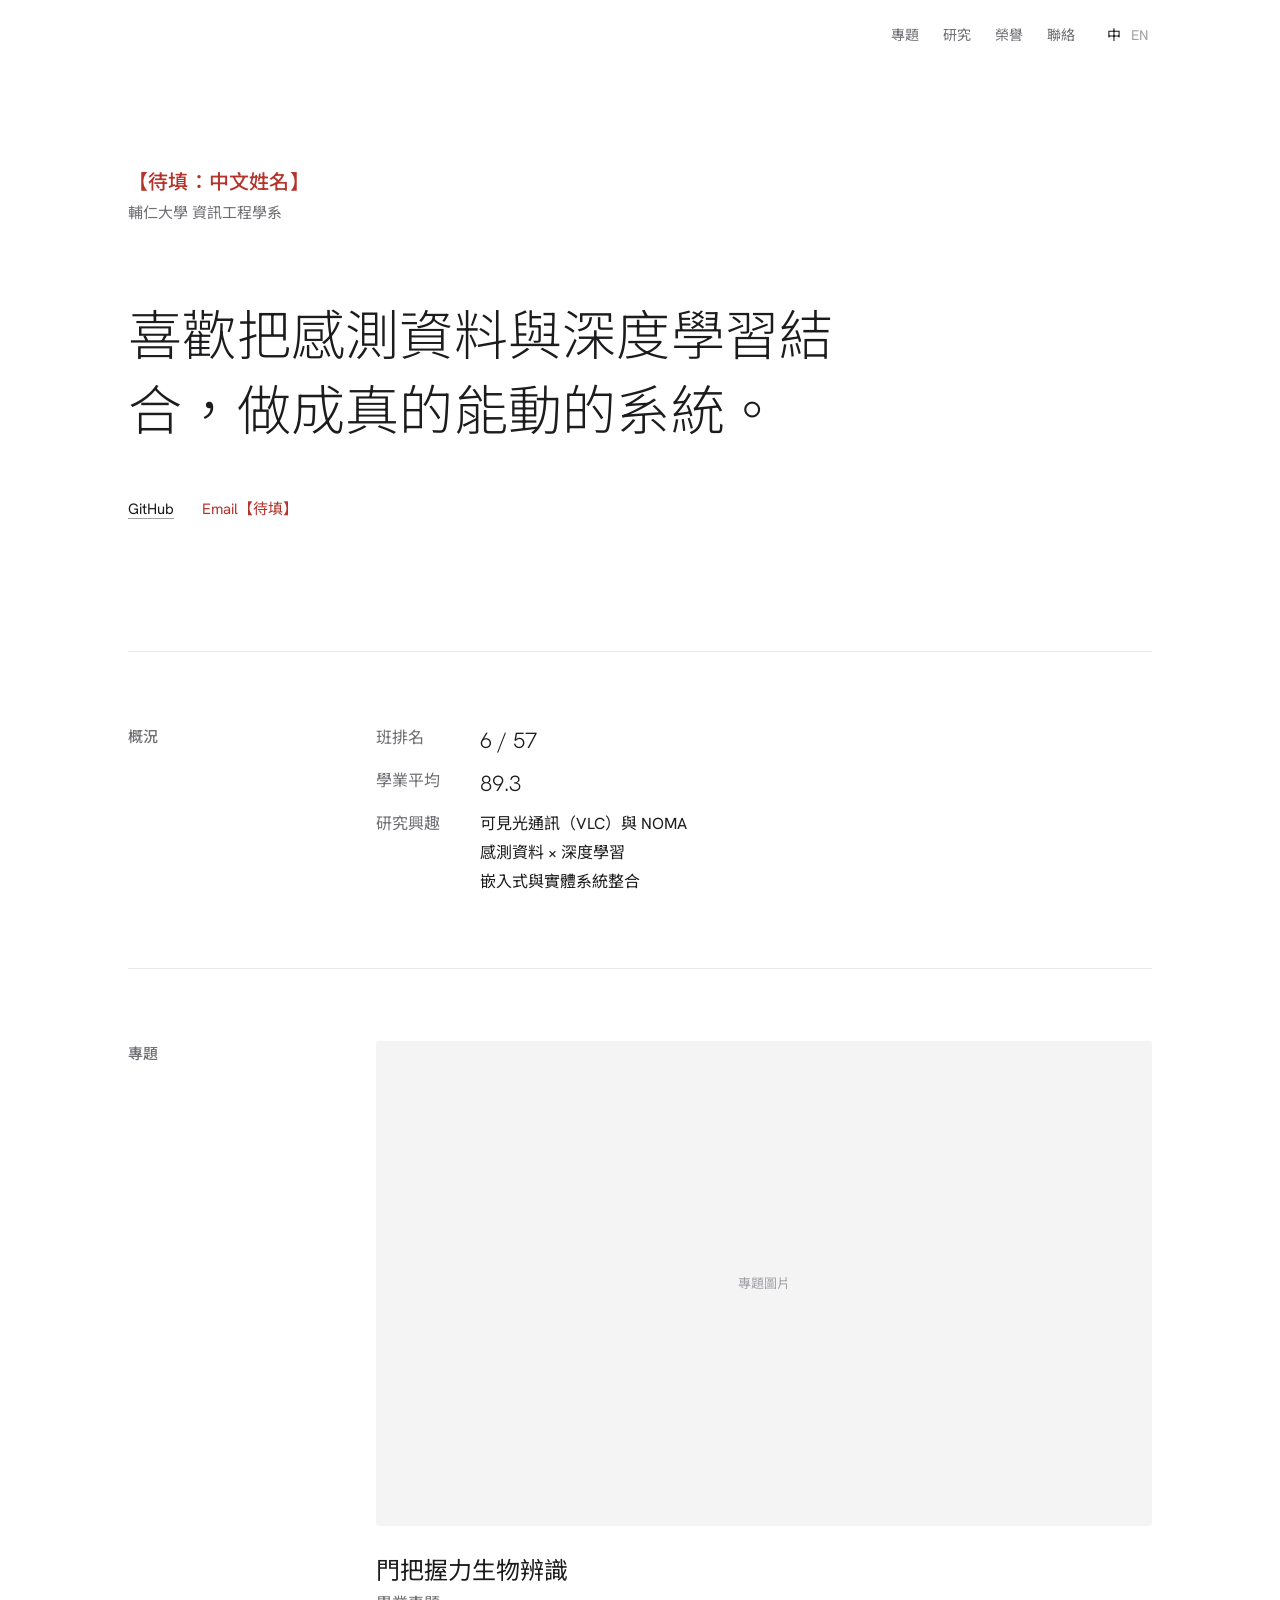
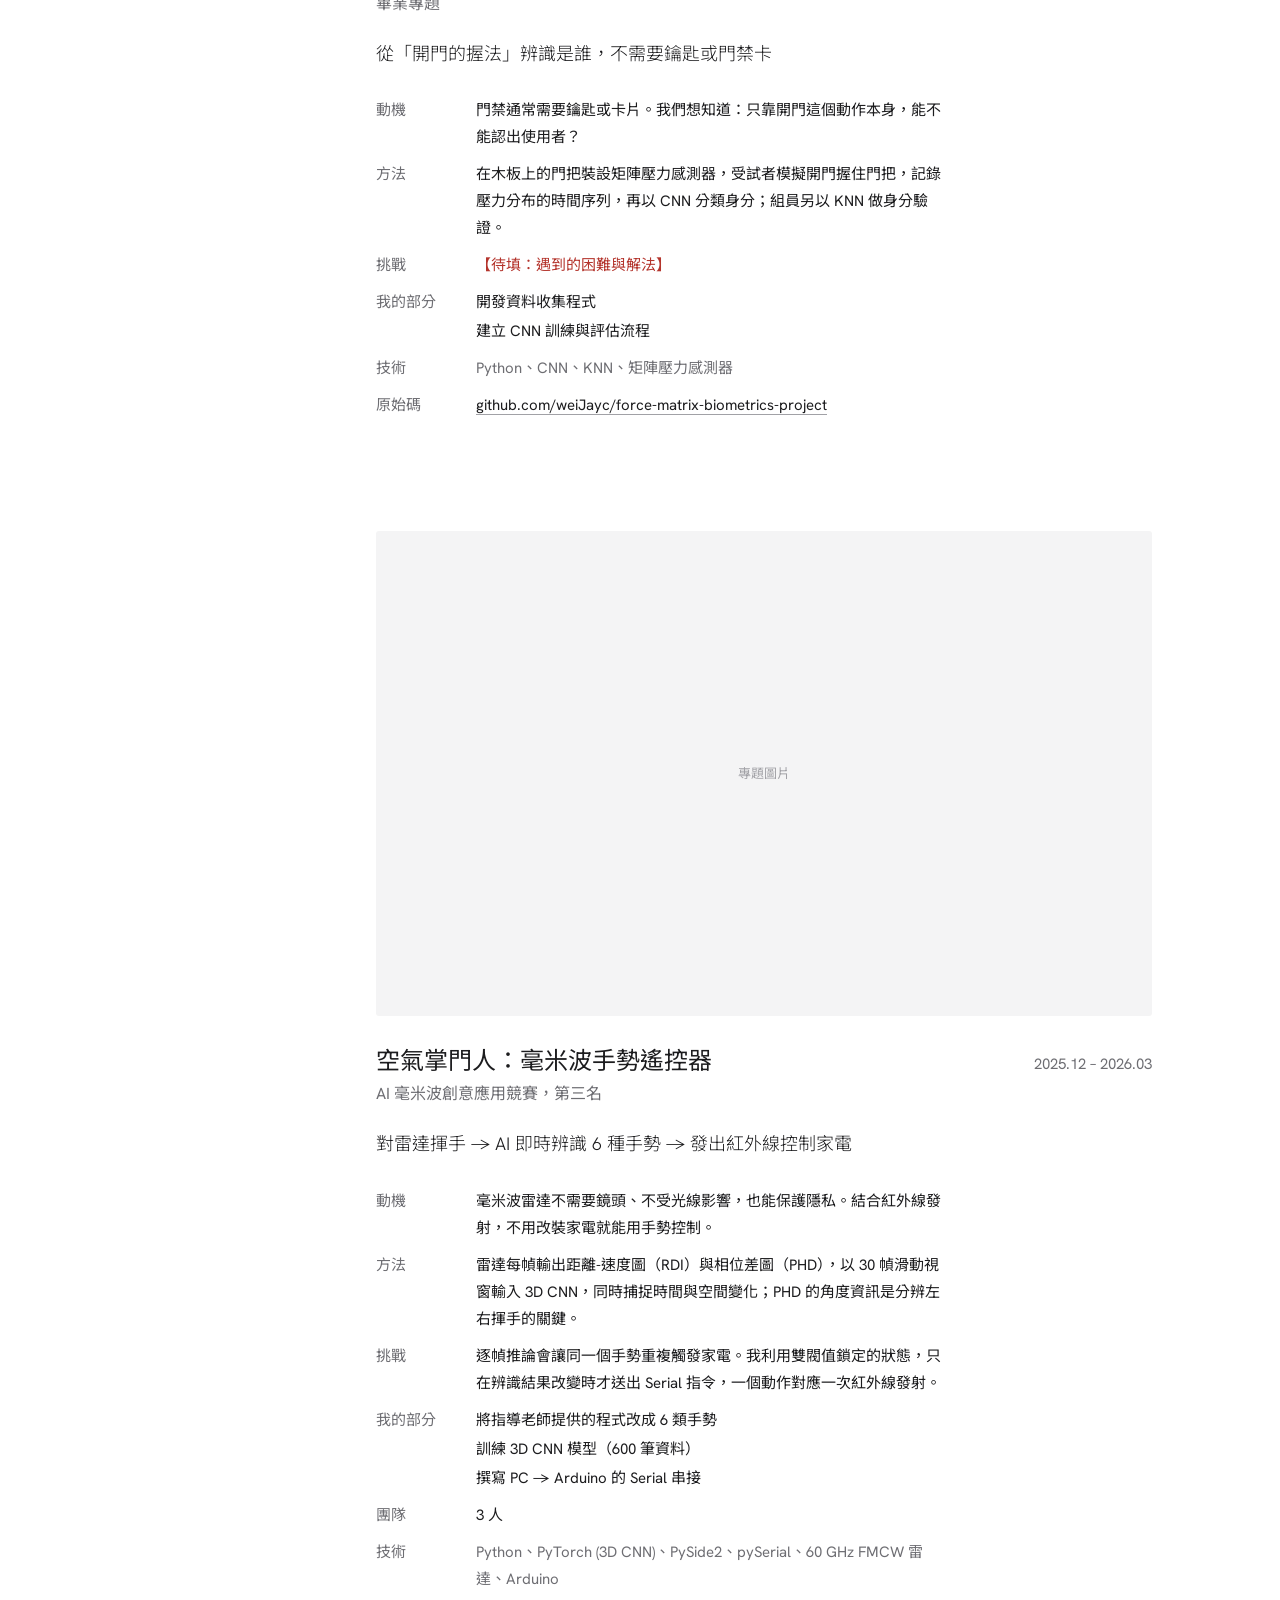
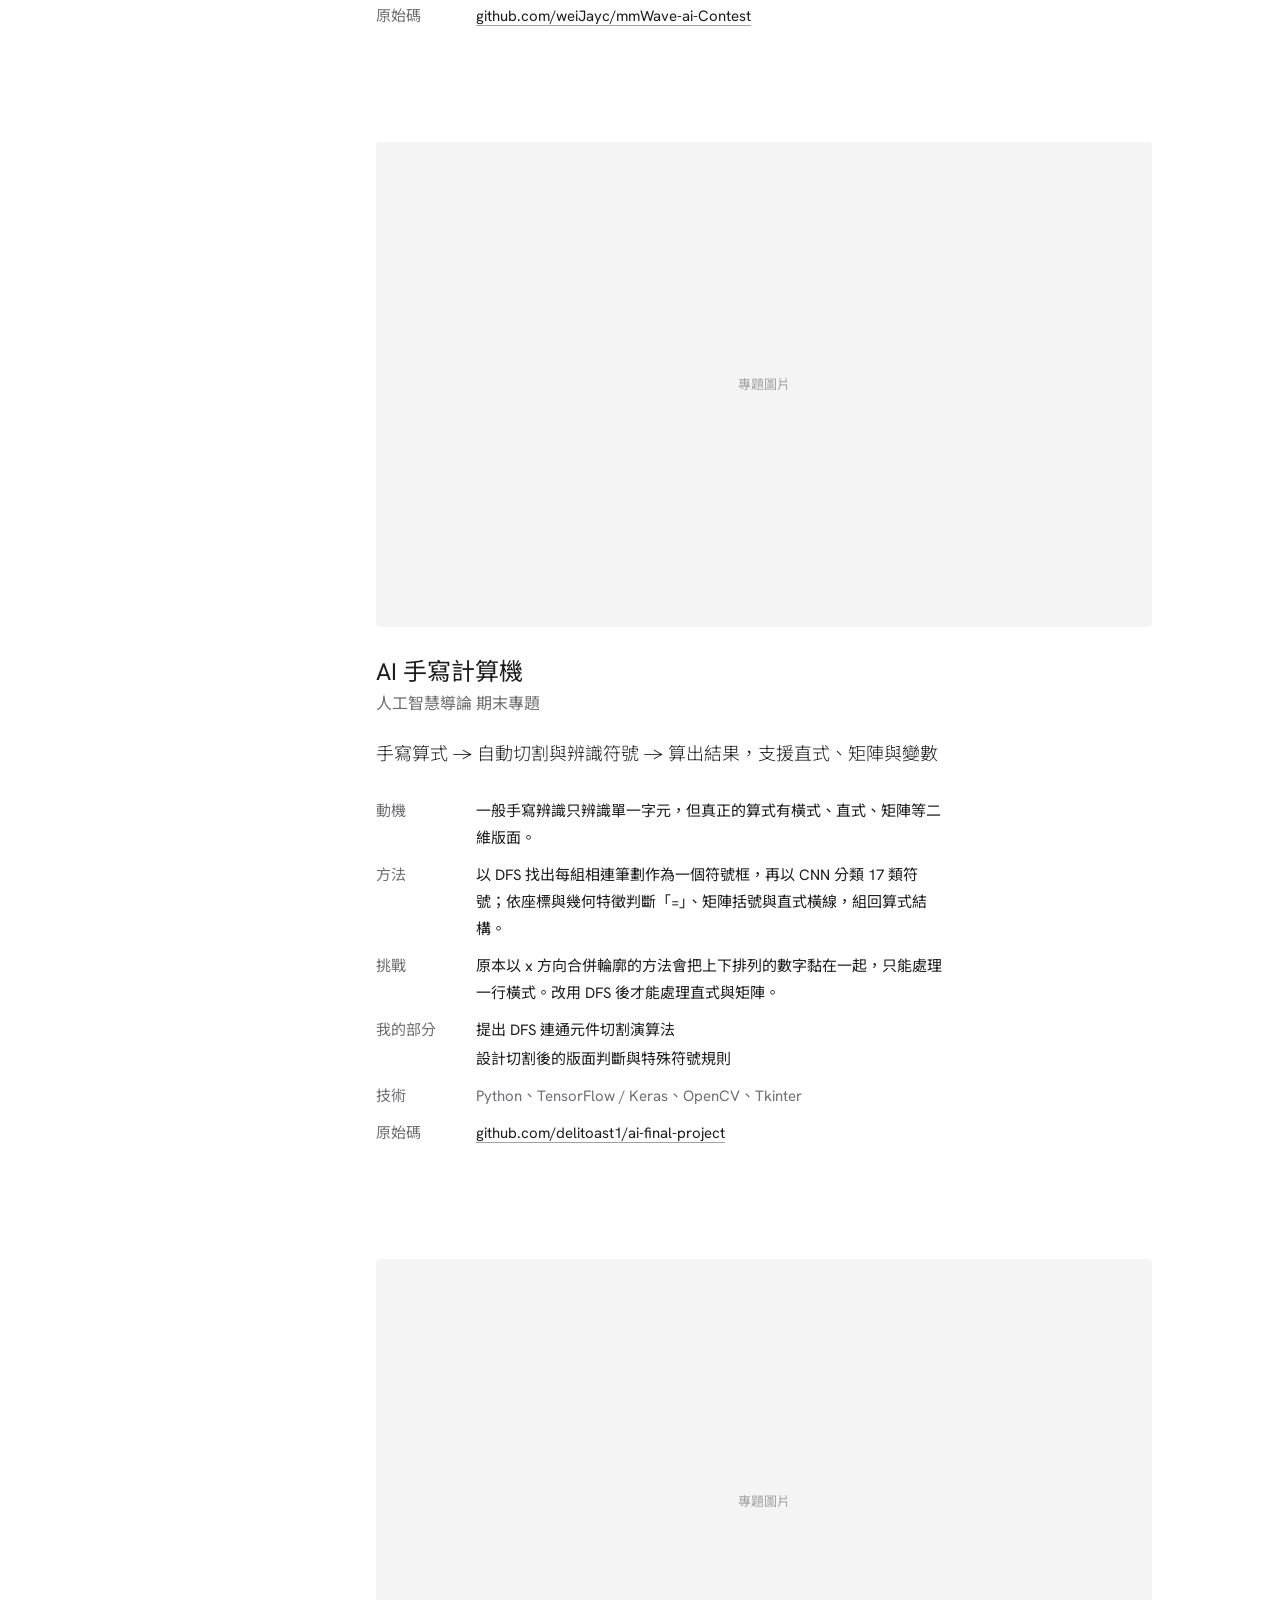
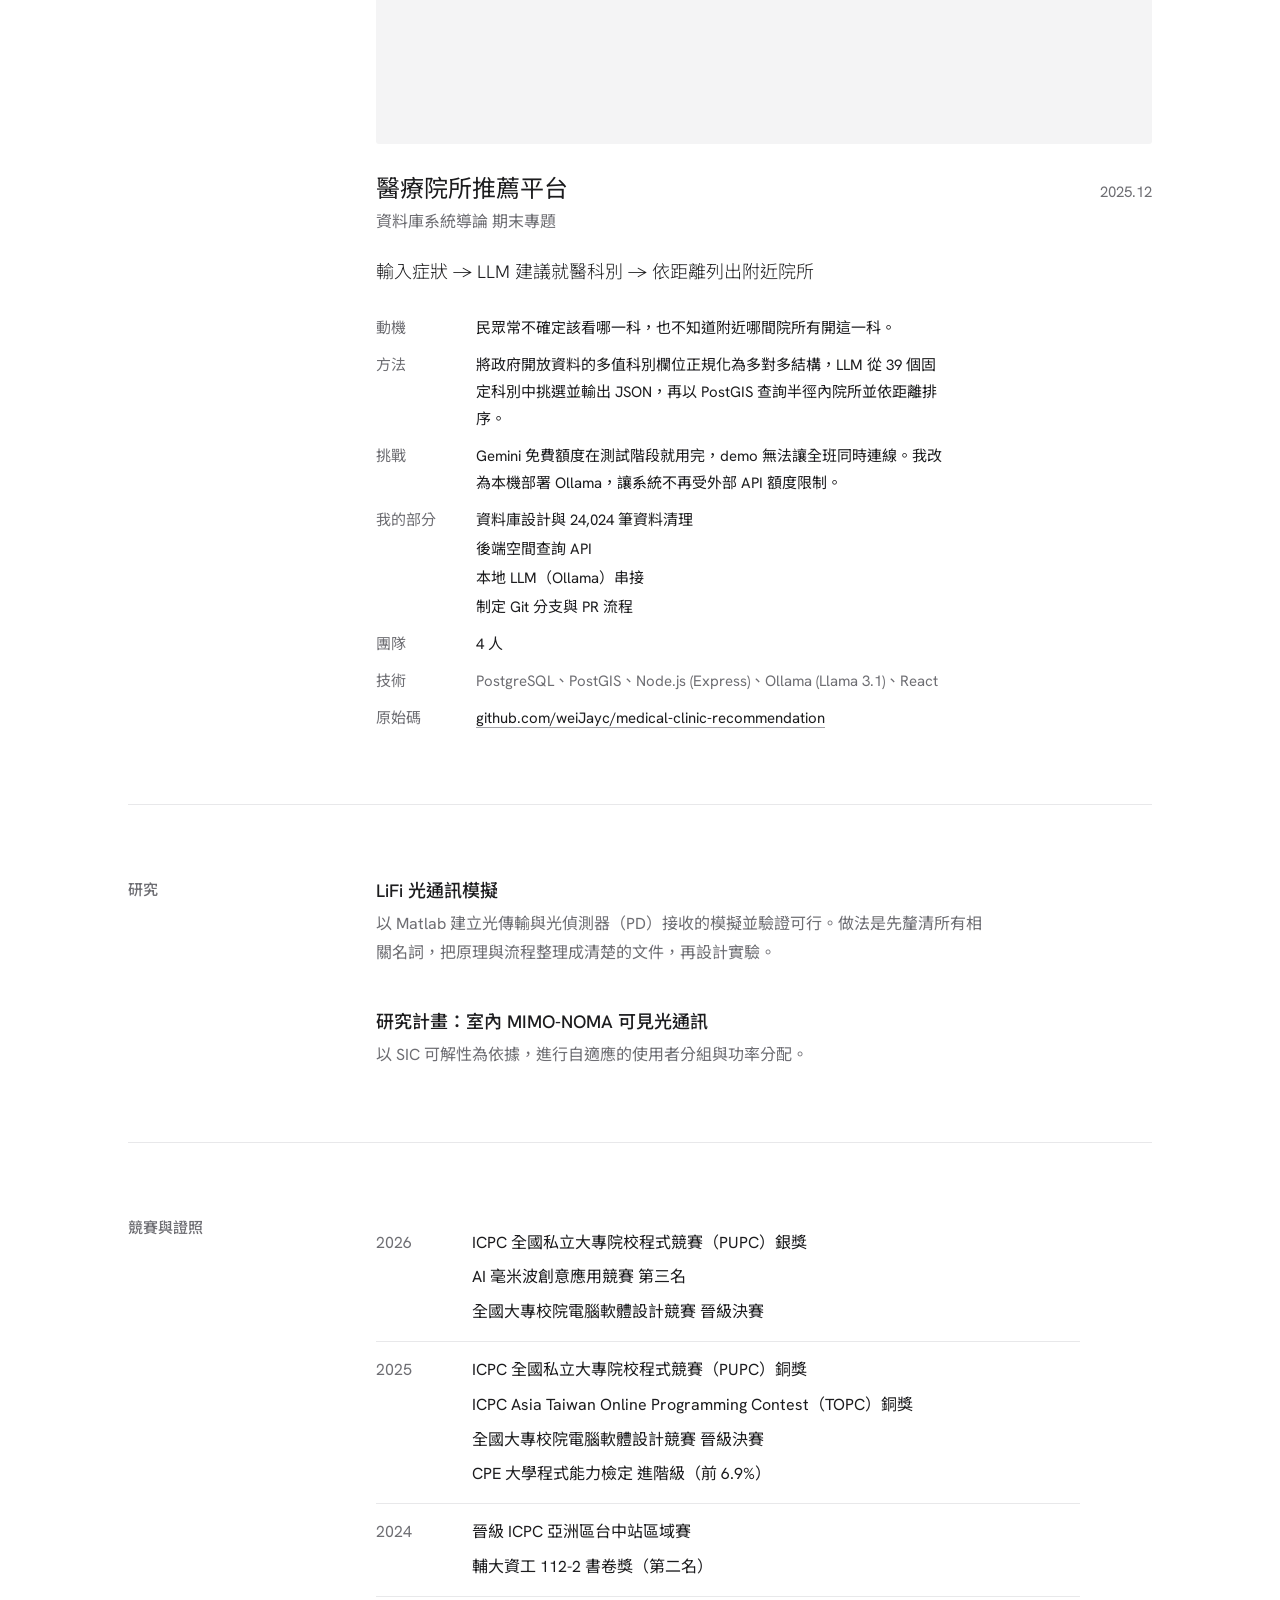
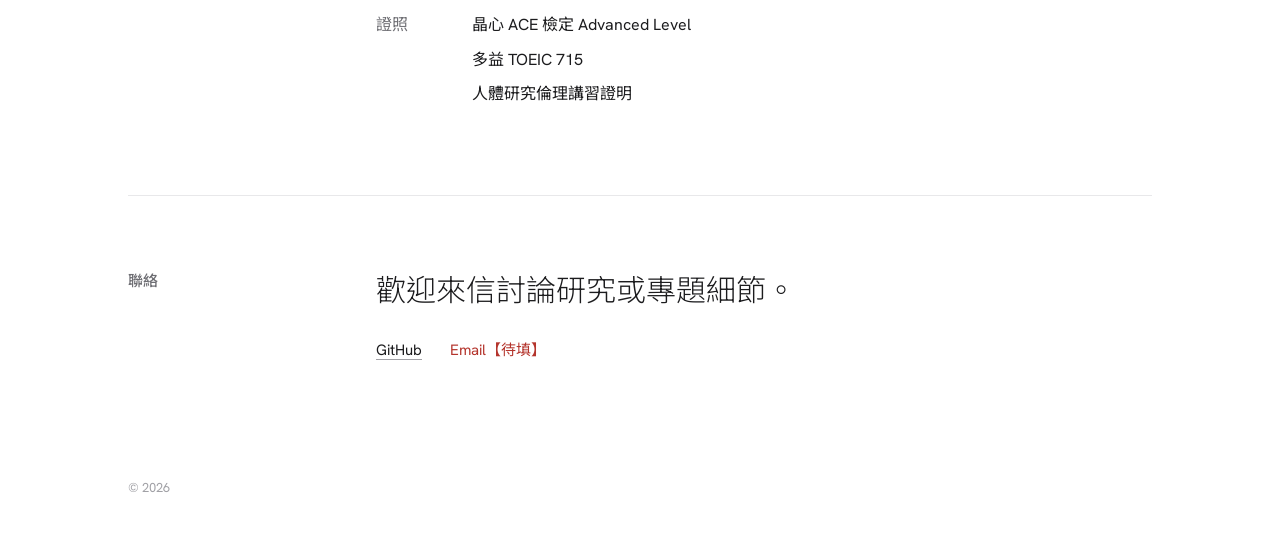
==== academic/index.html @ 1e99127f "Add files via upload" ====
<!doctype html>
<html lang="zh-Hant-TW">
<head>
  <meta charset="utf-8">
  <meta name="viewport" content="width=device-width, initial-scale=1">
  <title>學術作品集 | Academic Portfolio</title>
  <meta name="description" content="研究所申請用作品集：專題、研究經驗與競賽 — Academic portfolio for graduate admissions.">
  <link rel="preconnect" href="https://fonts.googleapis.com"><link rel="preconnect" href="https://fonts.gstatic.com" crossorigin><link href="https://fonts.googleapis.com/css2?family=Hanken+Grotesk:wght@300;400;500&family=Noto+Sans+TC:wght@300;400;500&display=swap" rel="stylesheet">
  <link rel="stylesheet" href="../css/style.css">
  <!-- 【待設定】瀏覽統計：到 goatcounter.com 註冊後，取消下一行註解並換成你的代碼 -->
  <!-- <script data-goatcounter="https://YOUR-CODE.goatcounter.com/count" async src="//gc.zgo.at/count.js"></script> -->
</head>
<body data-page="academic" data-base="../">
  <div id="app"></div>
  <noscript><p style="padding:16px">請啟用 JavaScript 以瀏覽此網站。Please enable JavaScript.</p></noscript>
  <script src="../data/site-data.js"></script>
  <script src="../js/render.js"></script>
</body>
</html>
---- css/style.css ----
/* ===== Tokens ===== */
:root {
  --paper: #ffffff;
  --ink: #1c1c1e;
  --grey: #6e6e73;
  --faint: #a1a1a6;
  --rule: #e8e8ea;
  --wash: #f4f4f5;
  --todo: #b4342c;
  --font: "Hanken Grotesk", "Noto Sans TC", -apple-system, "PingFang TC", "Microsoft JhengHei", sans-serif;
  --measure: 38em;
}
@media (prefers-color-scheme: dark) {
  :root:not([data-theme="light"]) {
    --paper: #161618; --ink: #ececee; --grey: #9a9aa0; --faint: #6c6c72;
    --rule: #2a2a2e; --wash: #202023; --todo: #ff8e86;
  }
}

/* ===== Base ===== */
*, *::before, *::after { box-sizing: border-box; }
html { -webkit-text-size-adjust: 100%; }
body {
  margin: 0; background: var(--paper); color: var(--ink);
  font-family: var(--font); font-size: 16px; line-height: 1.8; font-weight: 400;
  -webkit-font-smoothing: antialiased; text-rendering: optimizeLegibility;
}
img { display: block; max-width: 100%; }
h1, h2, h3, p, ul, ol, dl, dd { margin: 0; padding: 0; }
ul, ol { list-style: none; }
a { color: inherit; text-decoration: underline; text-decoration-thickness: 1px; text-underline-offset: .28em; text-decoration-color: var(--faint); }
a:hover { text-decoration-color: currentColor; }
:focus-visible { outline: 2px solid var(--ink); outline-offset: 3px; border-radius: 2px; }
.todo { color: var(--todo); }

.wrap { max-width: 1120px; margin: 0 auto; padding: 0 16px; }
@media (min-width: 760px) { .wrap { padding: 0 48px; } }

/* ===== Top bar ===== */
.topbar { display: flex; align-items: center; justify-content: flex-end; gap: 28px; height: 72px; font-size: 14px; }
.topbar nav { display: flex; gap: 24px; }
.topbar nav a { text-decoration: none; color: var(--grey); }
.topbar nav a:hover { color: var(--ink); }
.lang { display: flex; gap: 2px; background: none; border: 0; padding: 0; font: inherit; cursor: pointer; color: var(--faint); }
.lang span { padding: 2px 4px; }
.lang .on { color: var(--ink); }
@media (max-width: 600px) { .topbar nav { display: none; } }

/* ===== Hero ===== */
.hero { padding: 96px 0 128px; }
.hero h1 { font-size: 20px; font-weight: 500; line-height: 1.4; letter-spacing: .01em; }
.hero .school { color: var(--grey); font-size: 15px; margin-top: 4px; }
.statement {
  margin-top: 72px; max-width: 17em;
  font-size: clamp(30px, 4.8vw, 54px); font-weight: 300; line-height: 1.38; letter-spacing: .005em; text-wrap: balance;
}
.links { display: flex; flex-wrap: wrap; gap: 8px 28px; margin-top: 48px; font-size: 15px; }
@media (prefers-reduced-motion: no-preference) {
  .statement { animation: rise 1.1s cubic-bezier(.2, .7, .2, 1) both .1s; }
  @keyframes rise { from { opacity: 0; transform: translateY(14px); } to { opacity: 1; transform: none; } }
}
@media (max-width: 600px) { .hero { padding: 40px 0 80px; } .statement { margin-top: 48px; } }

/* ===== Sections: label column + body column ===== */
.sec { display: grid; grid-template-columns: 200px minmax(0, 1fr); gap: 0 48px; padding: 72px 0; border-top: 1px solid var(--rule); }
.sec-label { font-size: 15px; font-weight: 500; color: var(--grey); line-height: 1.8; }
@media (min-width: 900px) { .sec-label { position: sticky; top: 32px; align-self: start; } }
@media (max-width: 900px) { .sec { grid-template-columns: 1fr; padding: 56px 0; } .sec-label { margin-bottom: 28px; } }

/* key–value rows (概況、專題細節) */
.facts { display: grid; grid-template-columns: max-content minmax(0, 1fr); gap: 10px 40px; max-width: var(--measure); }
.facts dt { color: var(--grey); }
.facts dd { color: var(--ink); }
.facts .big { font-size: 22px; font-weight: 300; line-height: 1.5; }

.prose { max-width: var(--measure); }
.prose p + p { margin-top: 1em; }
.plain-list li + li { margin-top: 4px; }

/* ===== Projects ===== */
.project + .project { margin-top: 112px; }
.shot { aspect-ratio: 16 / 10; background: var(--wash); border-radius: 3px; overflow: hidden; }
.shot img { width: 100%; height: 100%; object-fit: cover; }
.shot-empty { display: grid; place-items: center; color: var(--faint); font-size: 13px; }
.p-head { display: flex; justify-content: space-between; align-items: baseline; gap: 24px; margin-top: 28px; }
.p-head h3 { font-size: 24px; font-weight: 400; line-height: 1.4; }
.p-year { color: var(--grey); font-size: 15px; white-space: nowrap; font-variant-numeric: tabular-nums; }
.p-context { color: var(--grey); margin-top: 2px; }
.p-lede { margin-top: 20px; font-size: 18px; font-weight: 300; line-height: 1.7; max-width: var(--measure); }
.project .facts { margin-top: 28px; font-size: 15px; }
.project .facts dd ul li + li { margin-top: 2px; }
.p-tech { color: var(--grey); }
@media (max-width: 600px) {
  .project + .project { margin-top: 80px; }
  .p-head h3 { font-size: 21px; }
  .facts { grid-template-columns: 1fr; gap: 0; }
  .facts dt { margin-top: 14px; }
  .facts dt:first-child { margin-top: 0; }
}

/* ===== Research ===== */
.research + .research { margin-top: 40px; }
.research h3 { font-size: 18px; font-weight: 500; line-height: 1.5; }
.research p { color: var(--grey); margin-top: 6px; max-width: var(--measure); }

/* ===== Awards (grouped by year) ===== */
.years { max-width: 44em; }
.year-row { display: grid; grid-template-columns: 72px minmax(0, 1fr); gap: 0 24px; padding: 14px 0; }
.year-row + .year-row { border-top: 1px solid var(--rule); }
.year-row .y { color: var(--grey); font-variant-numeric: tabular-nums; }
.year-row li + li { margin-top: 6px; }

/* ===== Skills ===== */
.skills { display: grid; grid-template-columns: repeat(2, minmax(0, 1fr)); gap: 32px 48px; max-width: 44em; }
.skills h3 { font-size: 15px; font-weight: 500; color: var(--grey); margin-bottom: 6px; }
@media (max-width: 600px) { .skills { grid-template-columns: 1fr; gap: 24px; } }

/* ===== Contact & footer ===== */
.contact-line { font-size: clamp(22px, 3vw, 30px); font-weight: 300; line-height: 1.5; }
.contact .links { margin-top: 24px; }
.foot { padding: 40px 0 56px; color: var(--faint); font-size: 13px; }

@media print {
  .topbar { display: none; }
  .sec-label { position: static; }
  .statement { animation: none; }
}
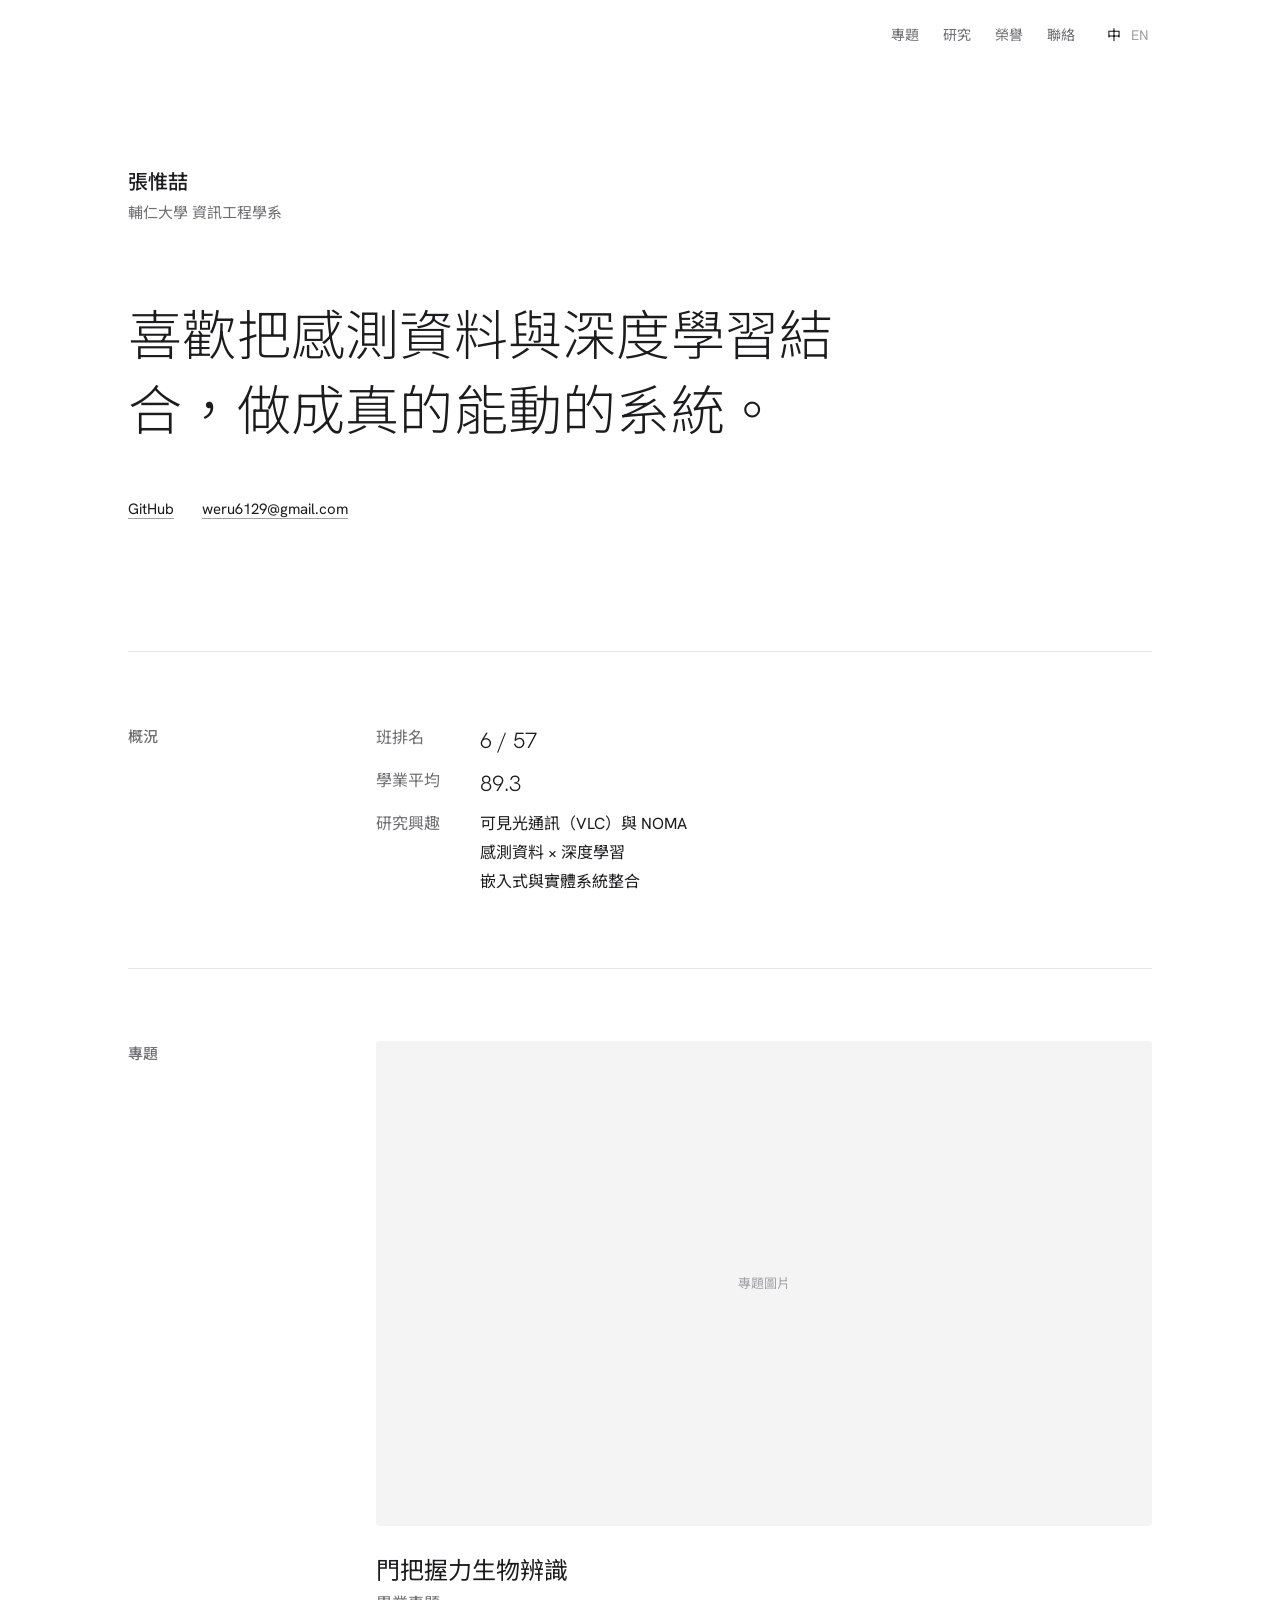
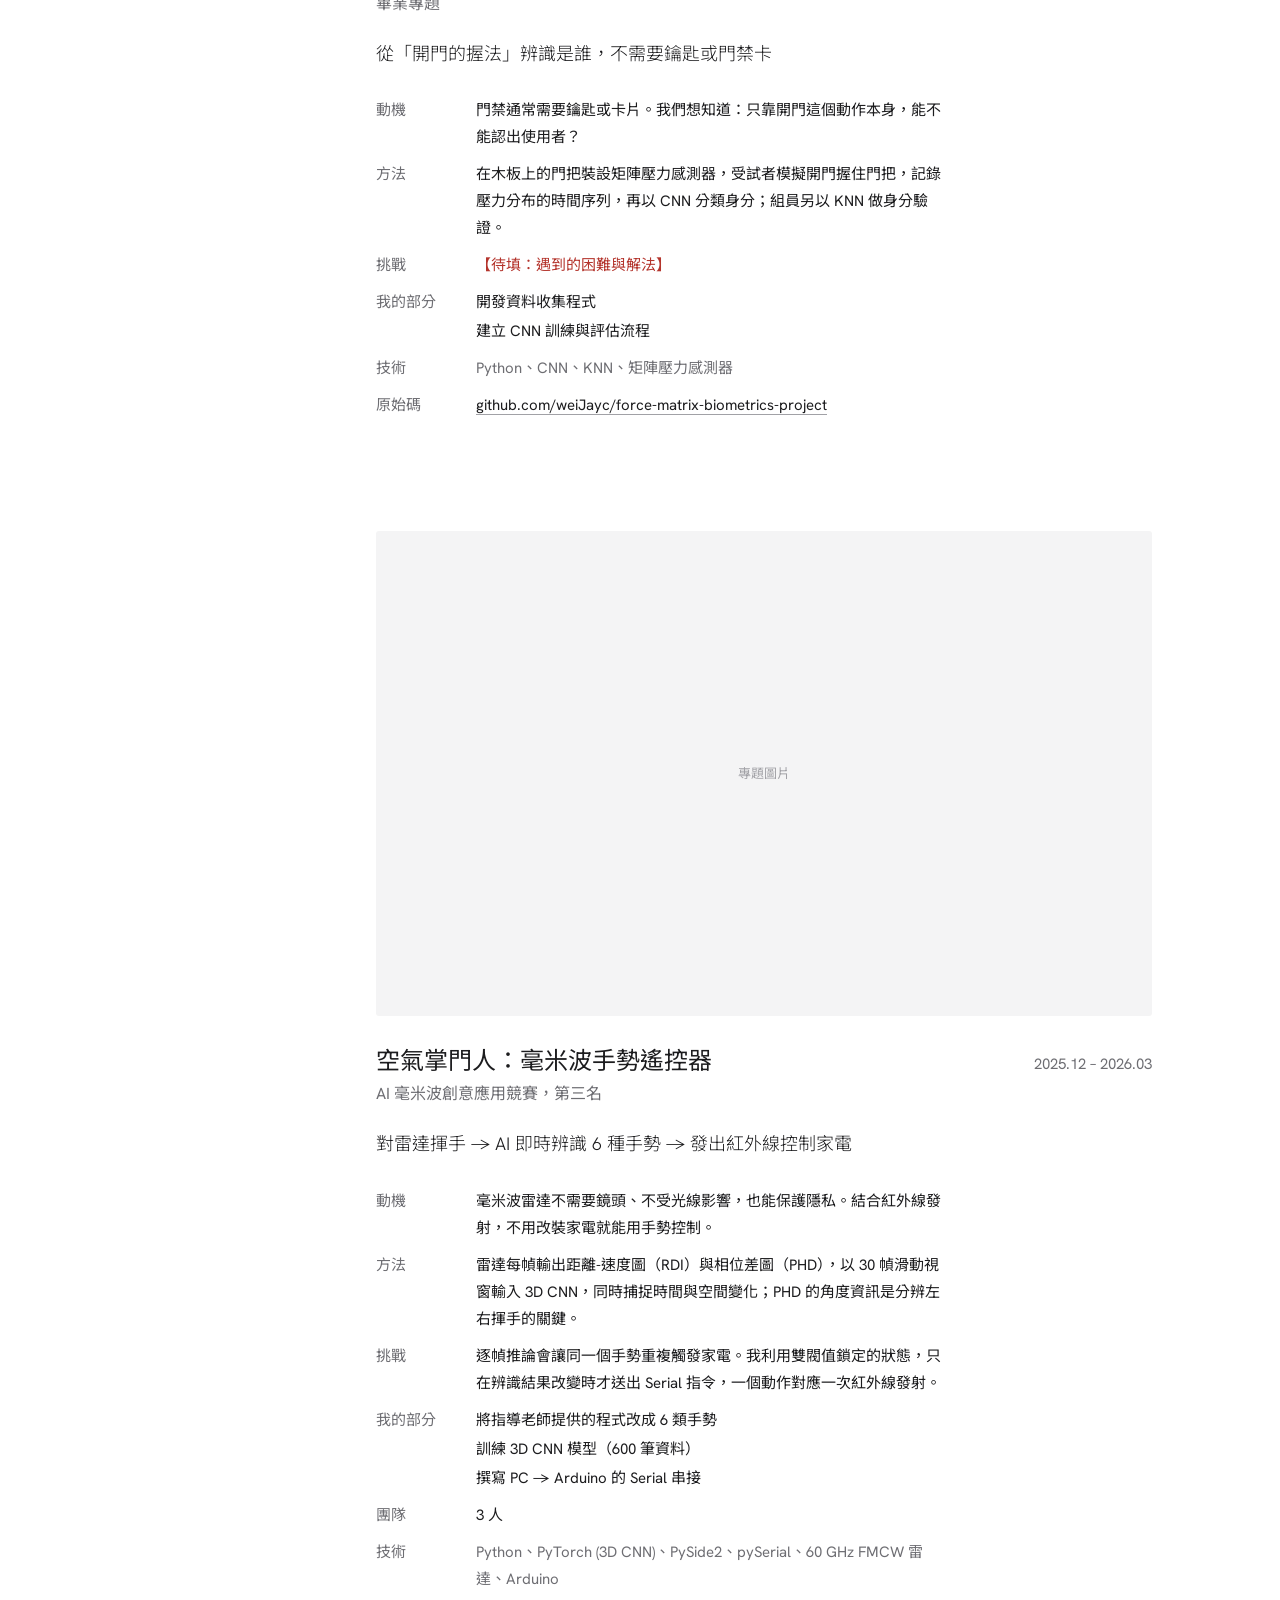
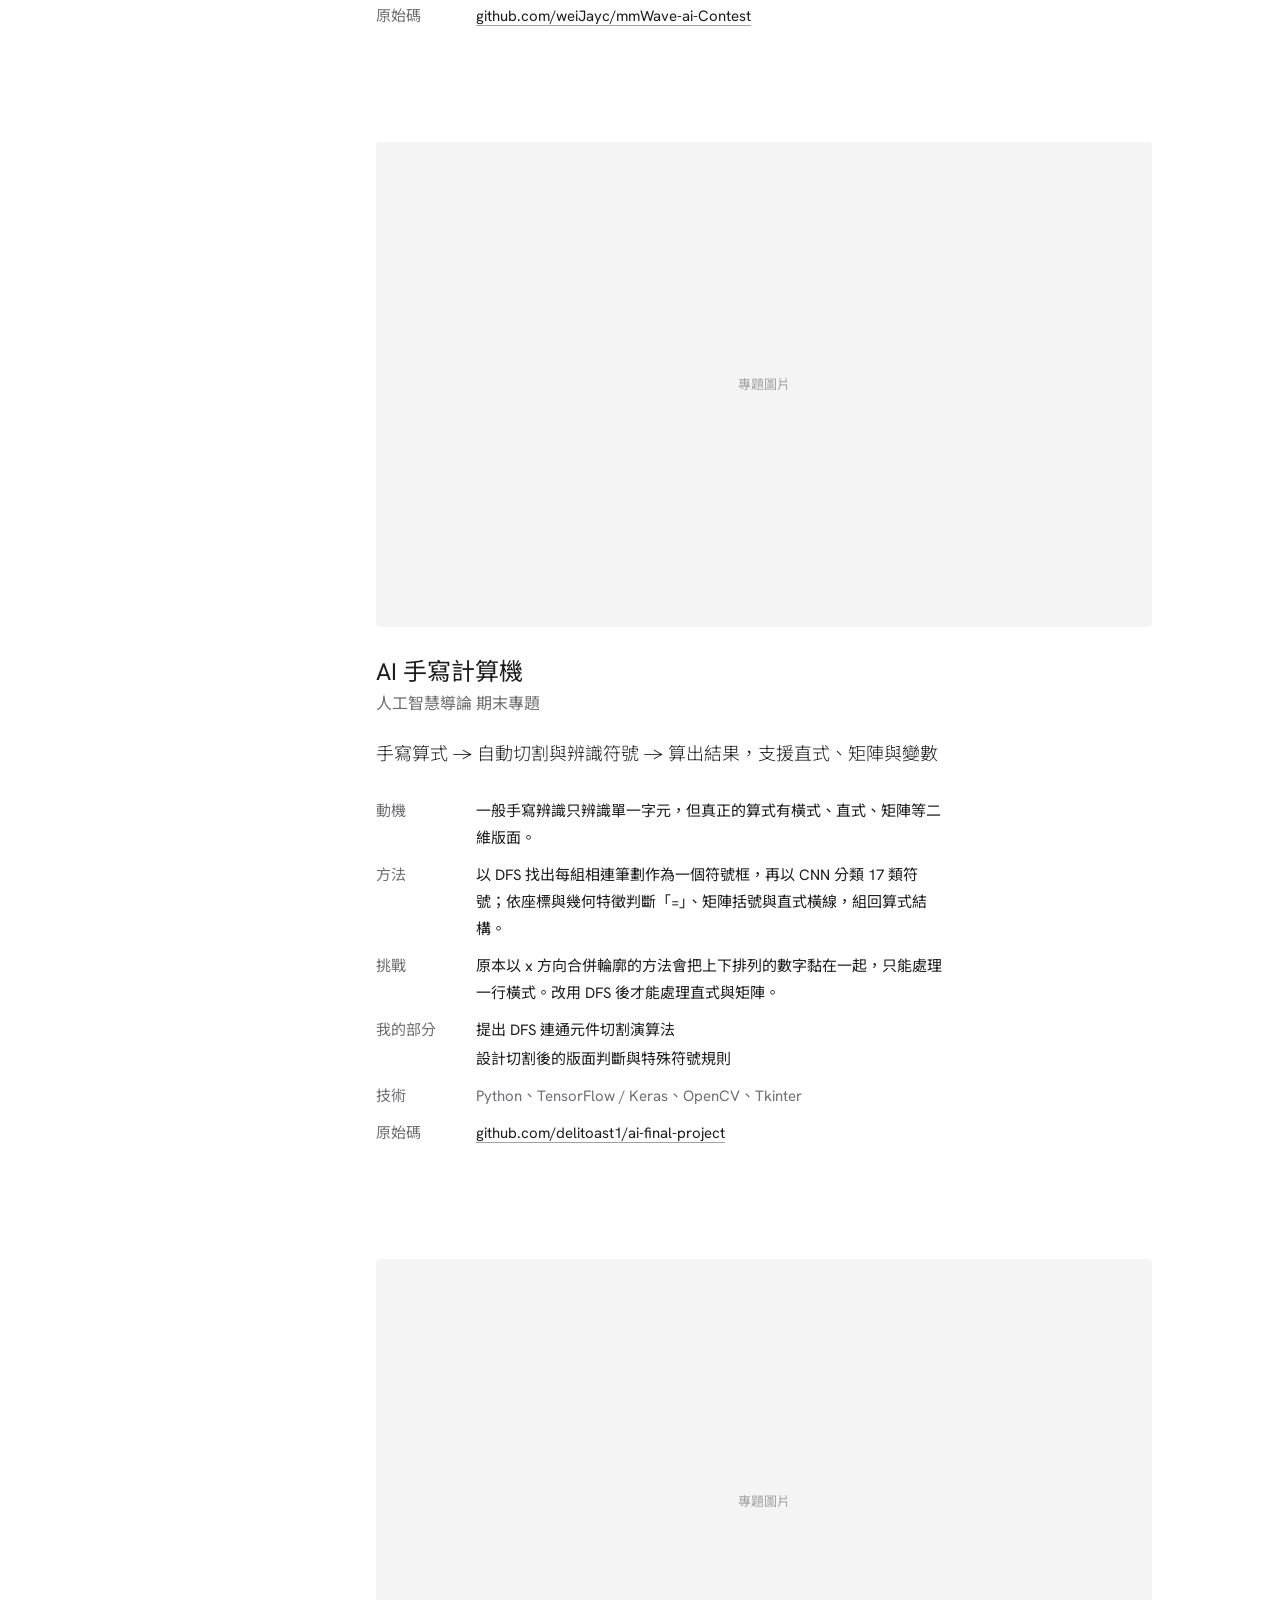
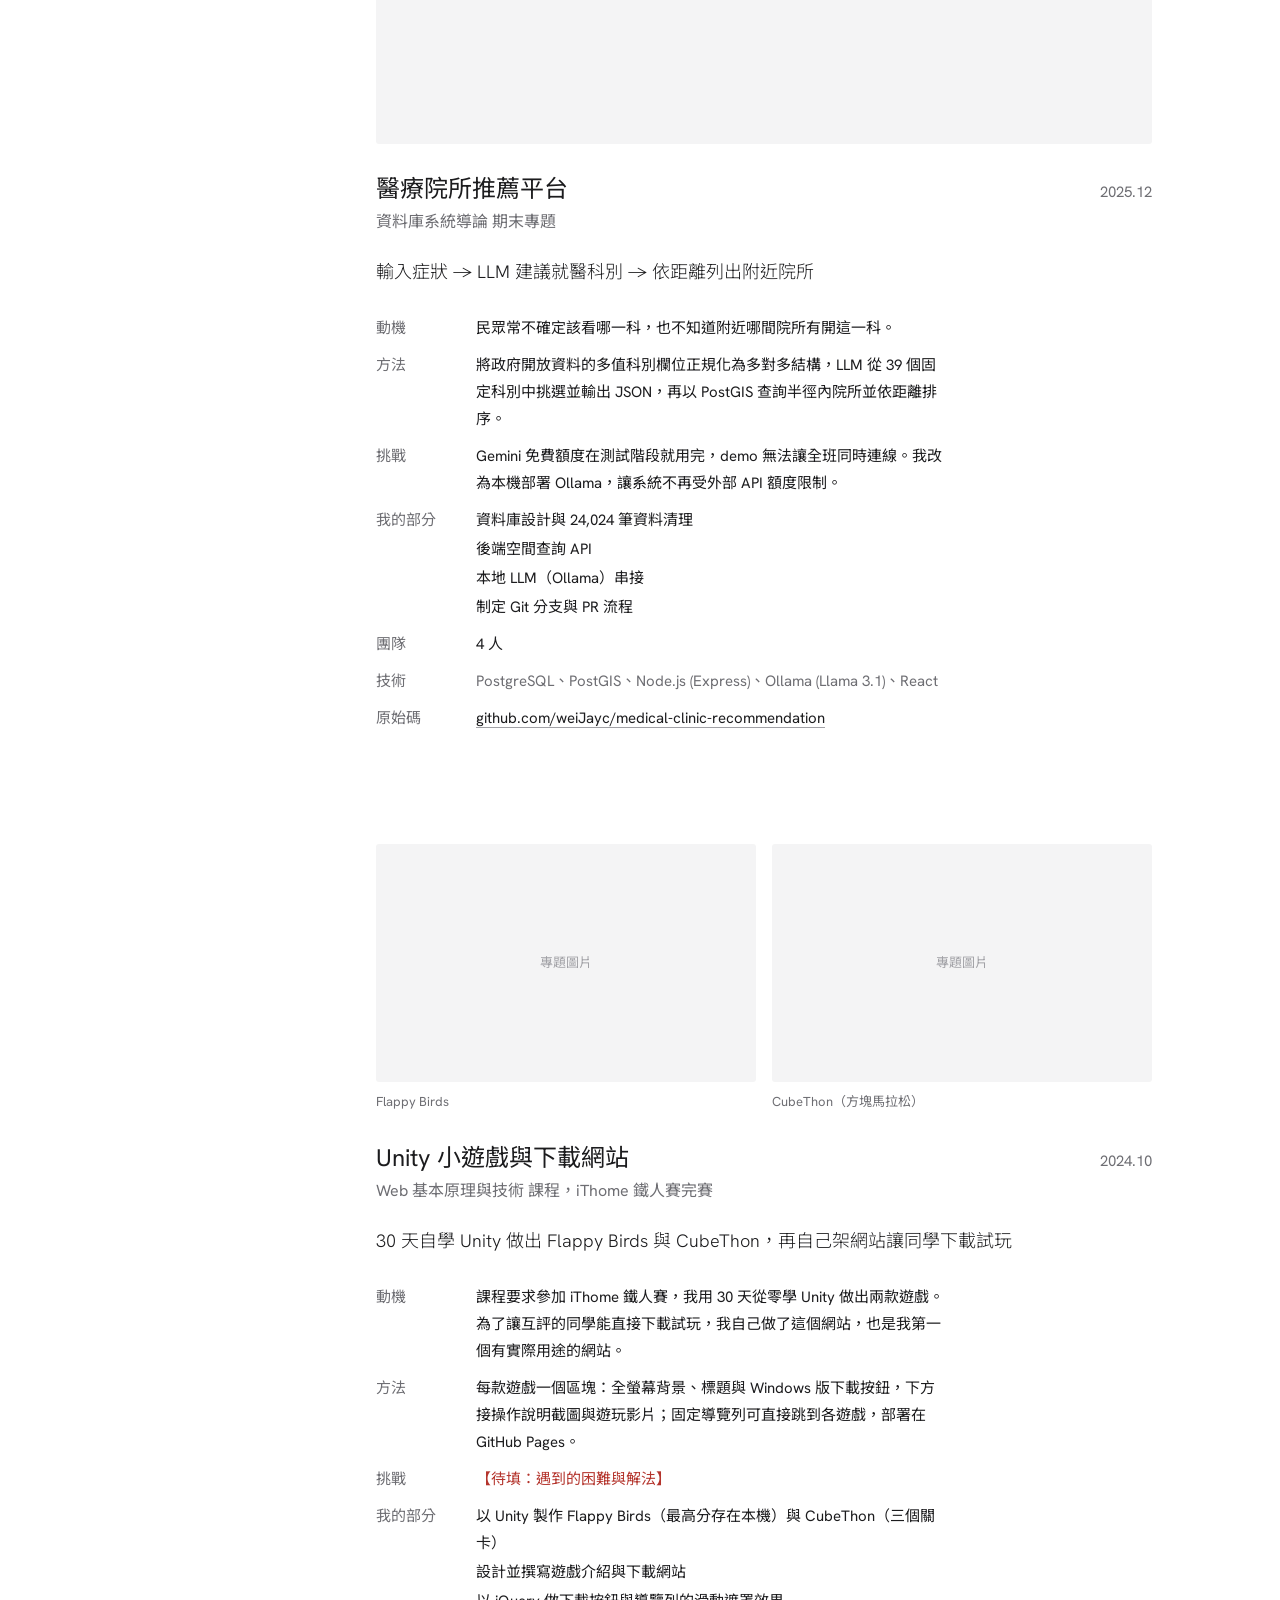
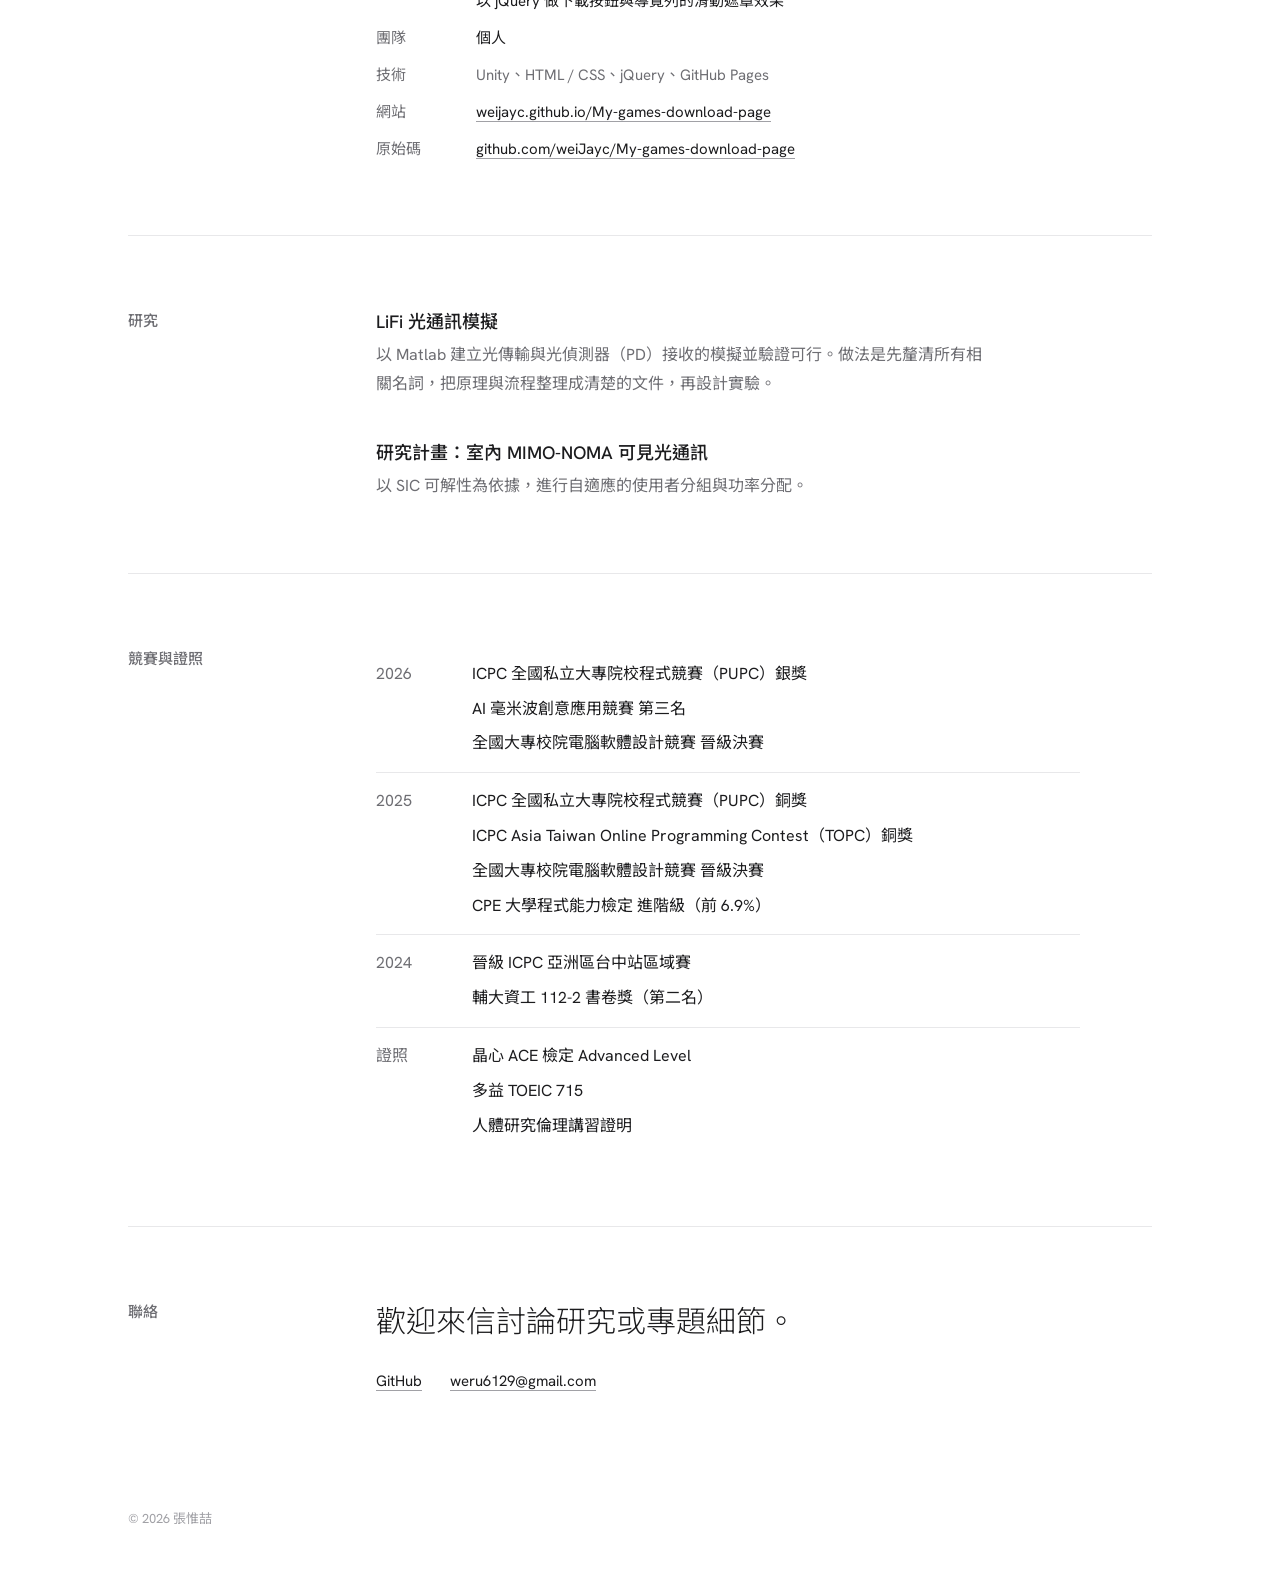
==== commit f584e81f: "Refactor README and enhance site functionality with new project details and layout improvements" ====
--- a/academic/index.html
+++ b/academic/index.html
@@ -7,8 +7,9 @@
   <meta name="description" content="研究所申請用作品集：專題、研究經驗與競賽 — Academic portfolio for graduate admissions.">
   <link rel="preconnect" href="https://fonts.googleapis.com"><link rel="preconnect" href="https://fonts.gstatic.com" crossorigin><link href="https://fonts.googleapis.com/css2?family=Hanken+Grotesk:wght@300;400;500&family=Noto+Sans+TC:wght@300;400;500&display=swap" rel="stylesheet">
   <link rel="stylesheet" href="../css/style.css">
-  <!-- 【待設定】瀏覽統計：到 goatcounter.com 註冊後，取消下一行註解並換成你的代碼 -->
-  <!-- <script data-goatcounter="https://YOUR-CODE.goatcounter.com/count" async src="//gc.zgo.at/count.js"></script> -->
+  <script>window.goatcounter = { path: function () { return location.pathname || "/"; } };</script>
+  <script data-goatcounter="https://jaychang.goatcounter.com/count"
+        async src="//gc.zgo.at/count.js"></script>
 </head>
 <body data-page="academic" data-base="../">
   <div id="app"></div>
--- a/css/style.css
+++ b/css/style.css
@@ -82,6 +82,9 @@
 .shot { aspect-ratio: 16 / 10; background: var(--wash); border-radius: 3px; overflow: hidden; }
 .shot img { width: 100%; height: 100%; object-fit: cover; }
 .shot-empty { display: grid; place-items: center; color: var(--faint); font-size: 13px; }
+.shots { display: grid; grid-template-columns: repeat(2, minmax(0, 1fr)); gap: 16px; }
+.shots figure { margin: 0; }
+.shots figcaption { margin-top: 8px; color: var(--grey); font-size: 13px; }
 .p-head { display: flex; justify-content: space-between; align-items: baseline; gap: 24px; margin-top: 28px; }
 .p-head h3 { font-size: 24px; font-weight: 400; line-height: 1.4; }
 .p-year { color: var(--grey); font-size: 15px; white-space: nowrap; font-variant-numeric: tabular-nums; }
@@ -92,6 +95,7 @@
 .p-tech { color: var(--grey); }
 @media (max-width: 600px) {
   .project + .project { margin-top: 80px; }
+  .shots { grid-template-columns: 1fr; }
   .p-head h3 { font-size: 21px; }
   .facts { grid-template-columns: 1fr; gap: 0; }
   .facts dt { margin-top: 14px; }
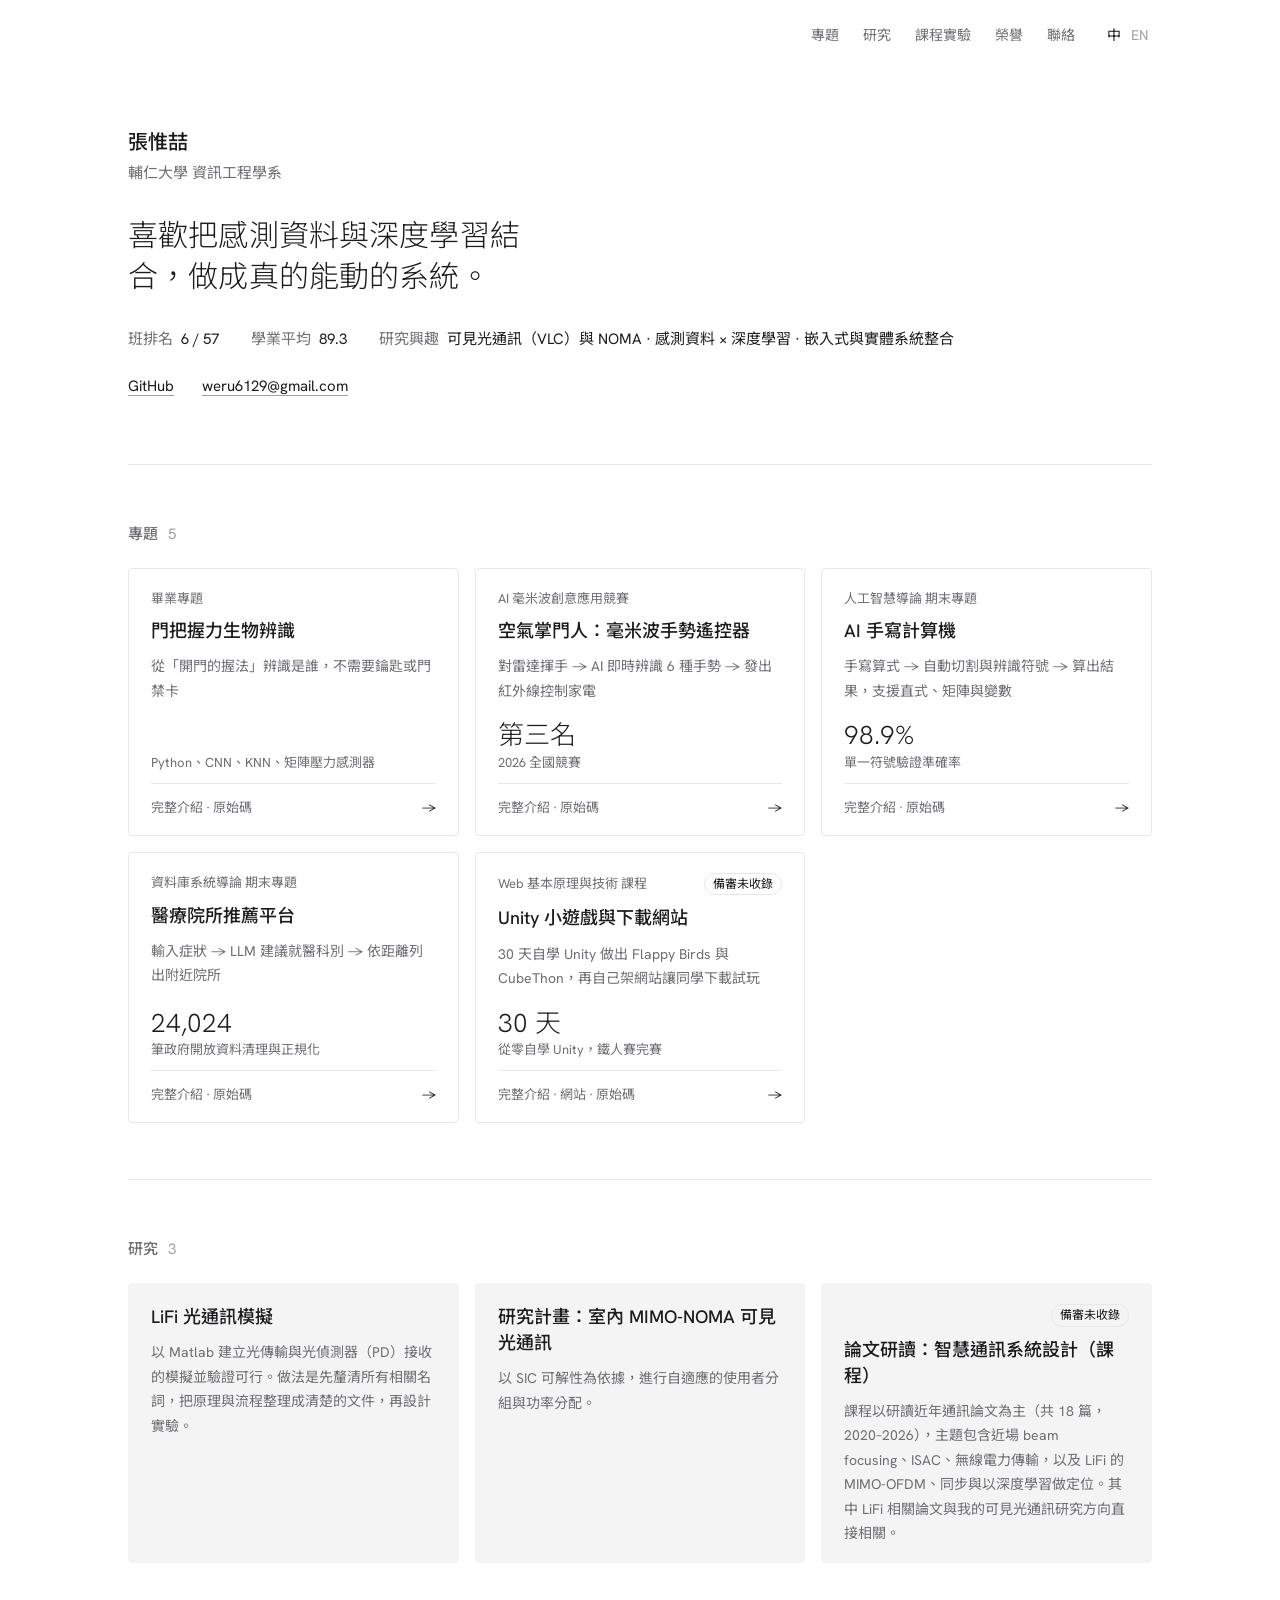
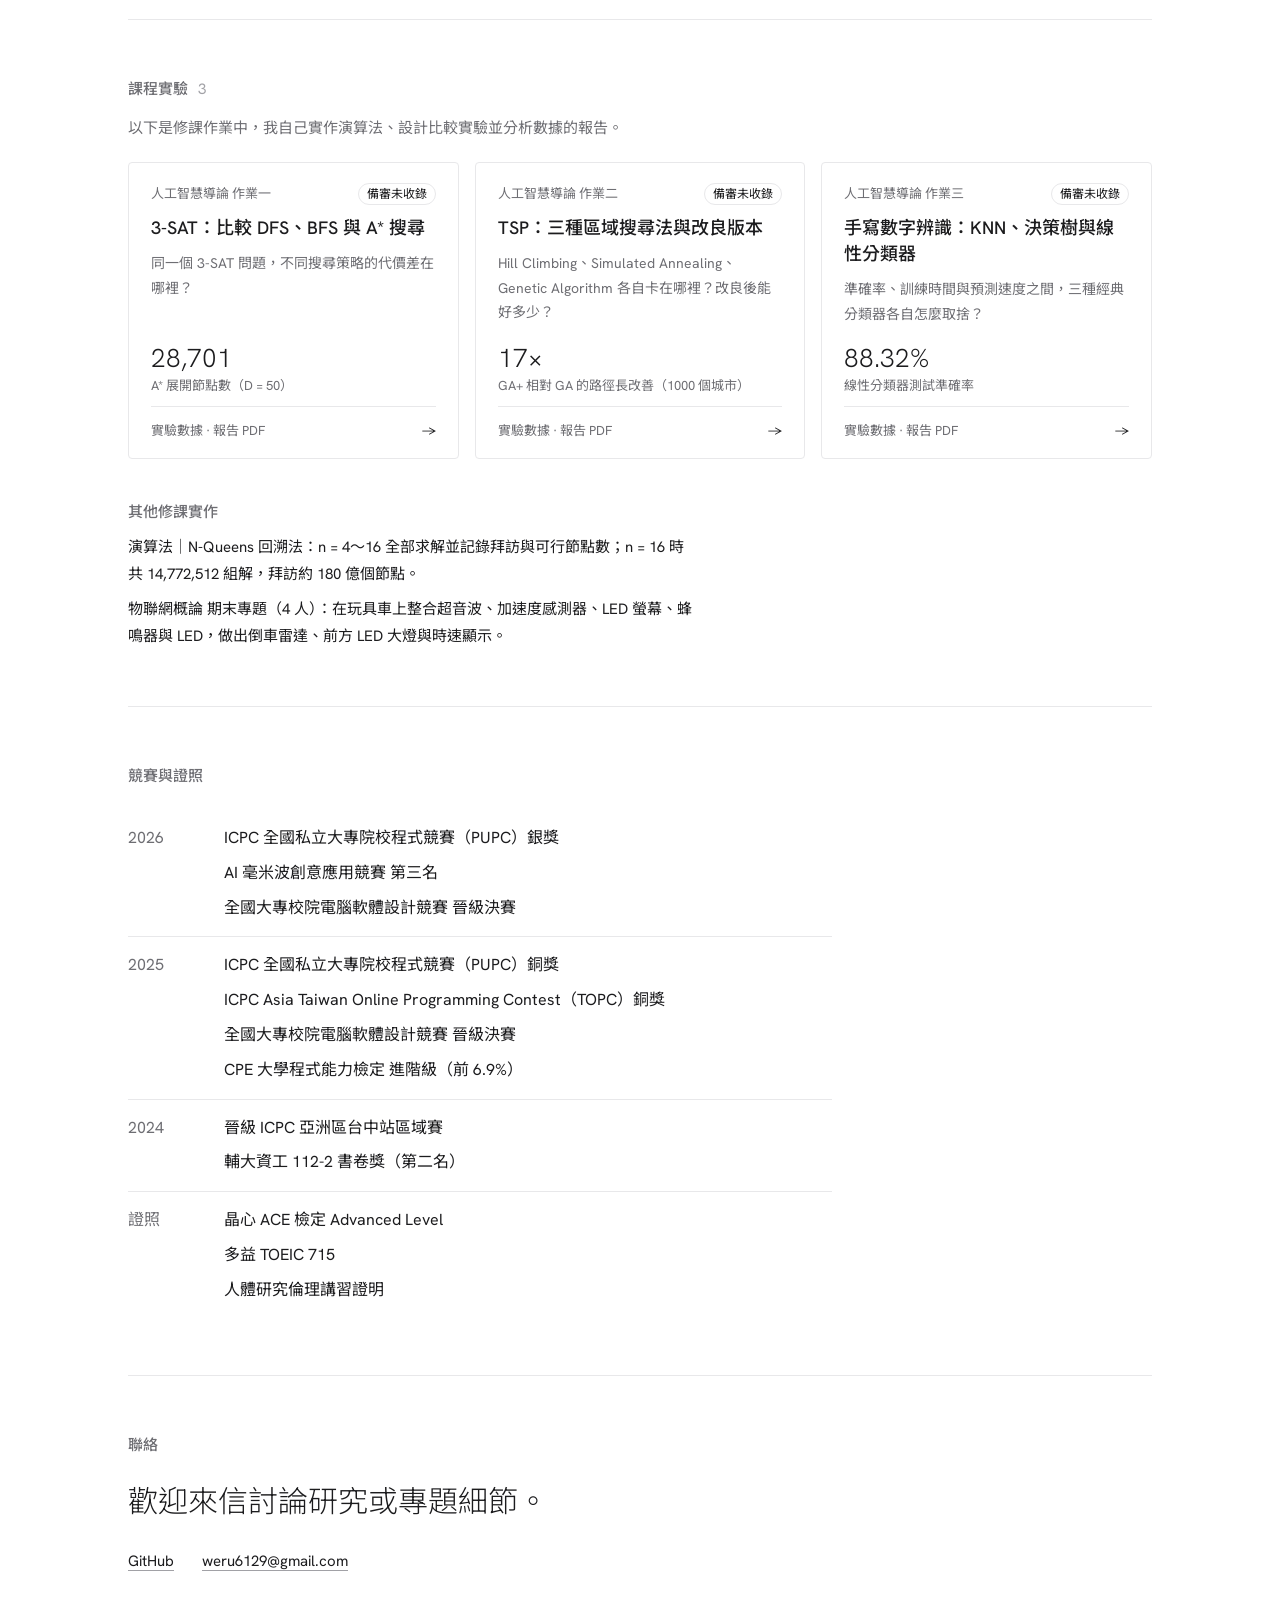
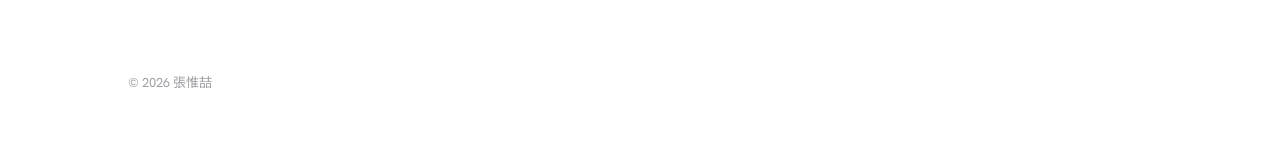
==== commit 7507f9e8: "Enhance academic portfolio with new features: update README, improve layout and functionality, add c" ====
--- a/academic/index.html
+++ b/academic/index.html
@@ -7,7 +7,13 @@
   <meta name="description" content="研究所申請用作品集：專題、研究經驗與競賽 — Academic portfolio for graduate admissions.">
   <link rel="preconnect" href="https://fonts.googleapis.com"><link rel="preconnect" href="https://fonts.gstatic.com" crossorigin><link href="https://fonts.googleapis.com/css2?family=Hanken+Grotesk:wght@300;400;500&family=Noto+Sans+TC:wght@300;400;500&display=swap" rel="stylesheet">
   <link rel="stylesheet" href="../css/style.css">
-  <script>window.goatcounter = { path: function () { return location.pathname || "/"; } };</script>
+  <script>
+    // 直接打開某個項目（例如 /academic/#mmwave）時，把 #項目 一起記進路徑
+    window.goatcounter = { path: function () {
+      var detail = document.body && document.body.getAttribute("data-view") === "detail";
+      return (location.pathname || "/") + (detail ? location.hash : "");
+    } };
+  </script>
   <script data-goatcounter="https://jaychang.goatcounter.com/count"
         async src="//gc.zgo.at/count.js"></script>
 </head>
--- a/css/style.css
+++ b/css/style.css
@@ -107,6 +107,85 @@
 .research h3 { font-size: 18px; font-weight: 500; line-height: 1.5; }
 .research p { color: var(--grey); margin-top: 6px; max-width: var(--measure); }
 
+/* ===== 研究所版：精簡首屏 ===== */
+.hero-compact { padding: 56px 0 64px; }
+.hero-compact .statement { margin-top: 28px; max-width: 24em; font-size: clamp(22px, 2.6vw, 30px); }
+.hero-facts { display: flex; flex-wrap: wrap; gap: 6px 32px; margin-top: 28px; color: var(--grey); font-size: 15px; }
+.hero-facts b { margin-left: 8px; font-weight: 400; color: var(--ink); font-variant-numeric: tabular-nums; }
+.hero-compact .links { margin-top: 20px; }
+@media (max-width: 600px) { .hero-compact { padding: 24px 0 48px; } .hero-compact .statement { margin-top: 20px; } }
+
+/* ===== 研究所版：標題在上的區塊 + 卡片目錄 ===== */
+.sec-stack { display: block; padding: 56px 0; }
+.sec-stack .sec-label { position: static; margin-bottom: 20px; }
+.sec-label .count { margin-left: 10px; color: var(--faint); font-weight: 400; font-variant-numeric: tabular-nums; }
+.sec-intro { color: var(--grey); max-width: var(--measure); margin: -8px 0 20px; font-size: 15px; }
+
+.cards { display: grid; grid-template-columns: repeat(auto-fill, minmax(260px, 1fr)); gap: 16px; }
+.card {
+  display: flex; flex-direction: column; gap: 10px; padding: 20px 22px 16px;
+  border: 1px solid var(--rule); border-radius: 4px; background: var(--paper); color: var(--ink); text-decoration: none;
+  transition: border-color .15s;
+}
+a.card:hover { border-color: var(--grey); }
+.card-static { background: var(--wash); border-color: transparent; }
+.c-top { display: flex; justify-content: space-between; align-items: baseline; gap: 12px; color: var(--grey); font-size: 13px; line-height: 1.5; }
+.card h3 { font-size: 18px; font-weight: 500; line-height: 1.45; }
+.c-sum { color: var(--grey); font-size: 14px; line-height: 1.75; }
+.c-key { display: flex; flex-direction: column; margin-top: auto; padding-top: 6px; }
+.c-key .v { font-size: 26px; font-weight: 300; line-height: 1.3; font-variant-numeric: tabular-nums; }
+.c-key .l { color: var(--grey); font-size: 13px; line-height: 1.5; }
+.c-foot { display: flex; justify-content: space-between; align-items: center; gap: 12px; margin-top: auto; padding-top: 12px; border-top: 1px solid var(--rule); color: var(--grey); font-size: 13px; }
+.c-key + .c-foot { margin-top: 0; }
+.c-foot .arrow { color: var(--ink); transition: transform .15s; }
+a.card:hover .arrow { transform: translateX(3px); }
+.tag { flex: none; padding: 0 8px; border: 1px solid var(--rule); border-radius: 999px; color: var(--ink); font-size: 12px; line-height: 1.7; }
+
+.more { margin-top: 40px; max-width: var(--measure); font-size: 15px; }
+.more h3 { font-size: 15px; font-weight: 500; color: var(--grey); margin-bottom: 8px; }
+.more li + li { margin-top: 8px; }
+
+/* ===== 研究所版：詳細頁 ===== */
+.topbar-detail { justify-content: space-between; }
+.back { color: var(--grey); text-decoration: none; }
+.back:hover { color: var(--ink); }
+.detail { padding: 32px 0 16px; }
+.d-context { display: flex; flex-wrap: wrap; align-items: baseline; gap: 6px 12px; color: var(--grey); font-size: 15px; }
+.detail h1 { margin-top: 10px; max-width: 22em; font-size: clamp(26px, 3.4vw, 38px); font-weight: 400; line-height: 1.3; }
+.detail h1:focus { outline: none; }
+.d-meta { margin-top: 8px; color: var(--grey); font-size: 15px; font-variant-numeric: tabular-nums; }
+.d-lede { margin-top: 24px; max-width: 32em; font-size: clamp(18px, 2vw, 22px); font-weight: 300; line-height: 1.6; }
+.d-body {
+  display: grid; grid-template-columns: minmax(0, 1fr) minmax(0, .8fr); grid-template-areas: "main media" "main aside";
+  gap: 0 56px; align-items: start; margin-top: 48px; padding-top: 44px; border-top: 1px solid var(--rule);
+}
+.d-main { grid-area: main; max-width: var(--measure); }
+.d-media { grid-area: media; }
+.d-aside { grid-area: aside; margin-top: 28px; }
+.d-aside .facts { font-size: 15px; }
+.d-block + .d-block { margin-top: 32px; }
+.d-block h2 { margin-bottom: 4px; color: var(--grey); font-size: 15px; font-weight: 500; }
+.d-nums div { display: flex; flex-direction: column; padding: 14px 0; border-bottom: 1px solid var(--rule); }
+.d-nums div:first-child { padding-top: 0; }
+.d-nums .v { font-size: 30px; font-weight: 300; line-height: 1.3; font-variant-numeric: tabular-nums; }
+.d-nums .l { color: var(--grey); font-size: 14px; line-height: 1.5; }
+.btn { display: inline-block; padding: 8px 18px; border: 1px solid var(--ink); border-radius: 999px; font-size: 15px; text-decoration: none; }
+.btn:hover { background: var(--ink); color: var(--paper); }
+.pager { display: grid; grid-template-columns: 1fr 1fr; gap: 24px; margin-top: 80px; padding-top: 24px; border-top: 1px solid var(--rule); }
+.pager a { display: flex; flex-direction: column; text-decoration: none; line-height: 1.5; }
+.pager a span { color: var(--grey); font-size: 13px; }
+.pager a:hover span { color: var(--ink); }
+.pager .next { grid-column: 2; text-align: right; }
+@media (max-width: 900px) {
+  .d-body { grid-template-columns: minmax(0, 1fr); grid-template-areas: "media" "main" "aside"; gap: 32px; }
+  .d-aside { margin-top: 0; }
+}
+@media (max-width: 600px) {
+  .sec-stack { padding: 44px 0; }
+  .d-body { margin-top: 32px; padding-top: 32px; }
+  .pager { margin-top: 56px; }
+}
+
 /* ===== Awards (grouped by year) ===== */
 .years { max-width: 44em; }
 .year-row { display: grid; grid-template-columns: 72px minmax(0, 1fr); gap: 0 24px; padding: 14px 0; }
